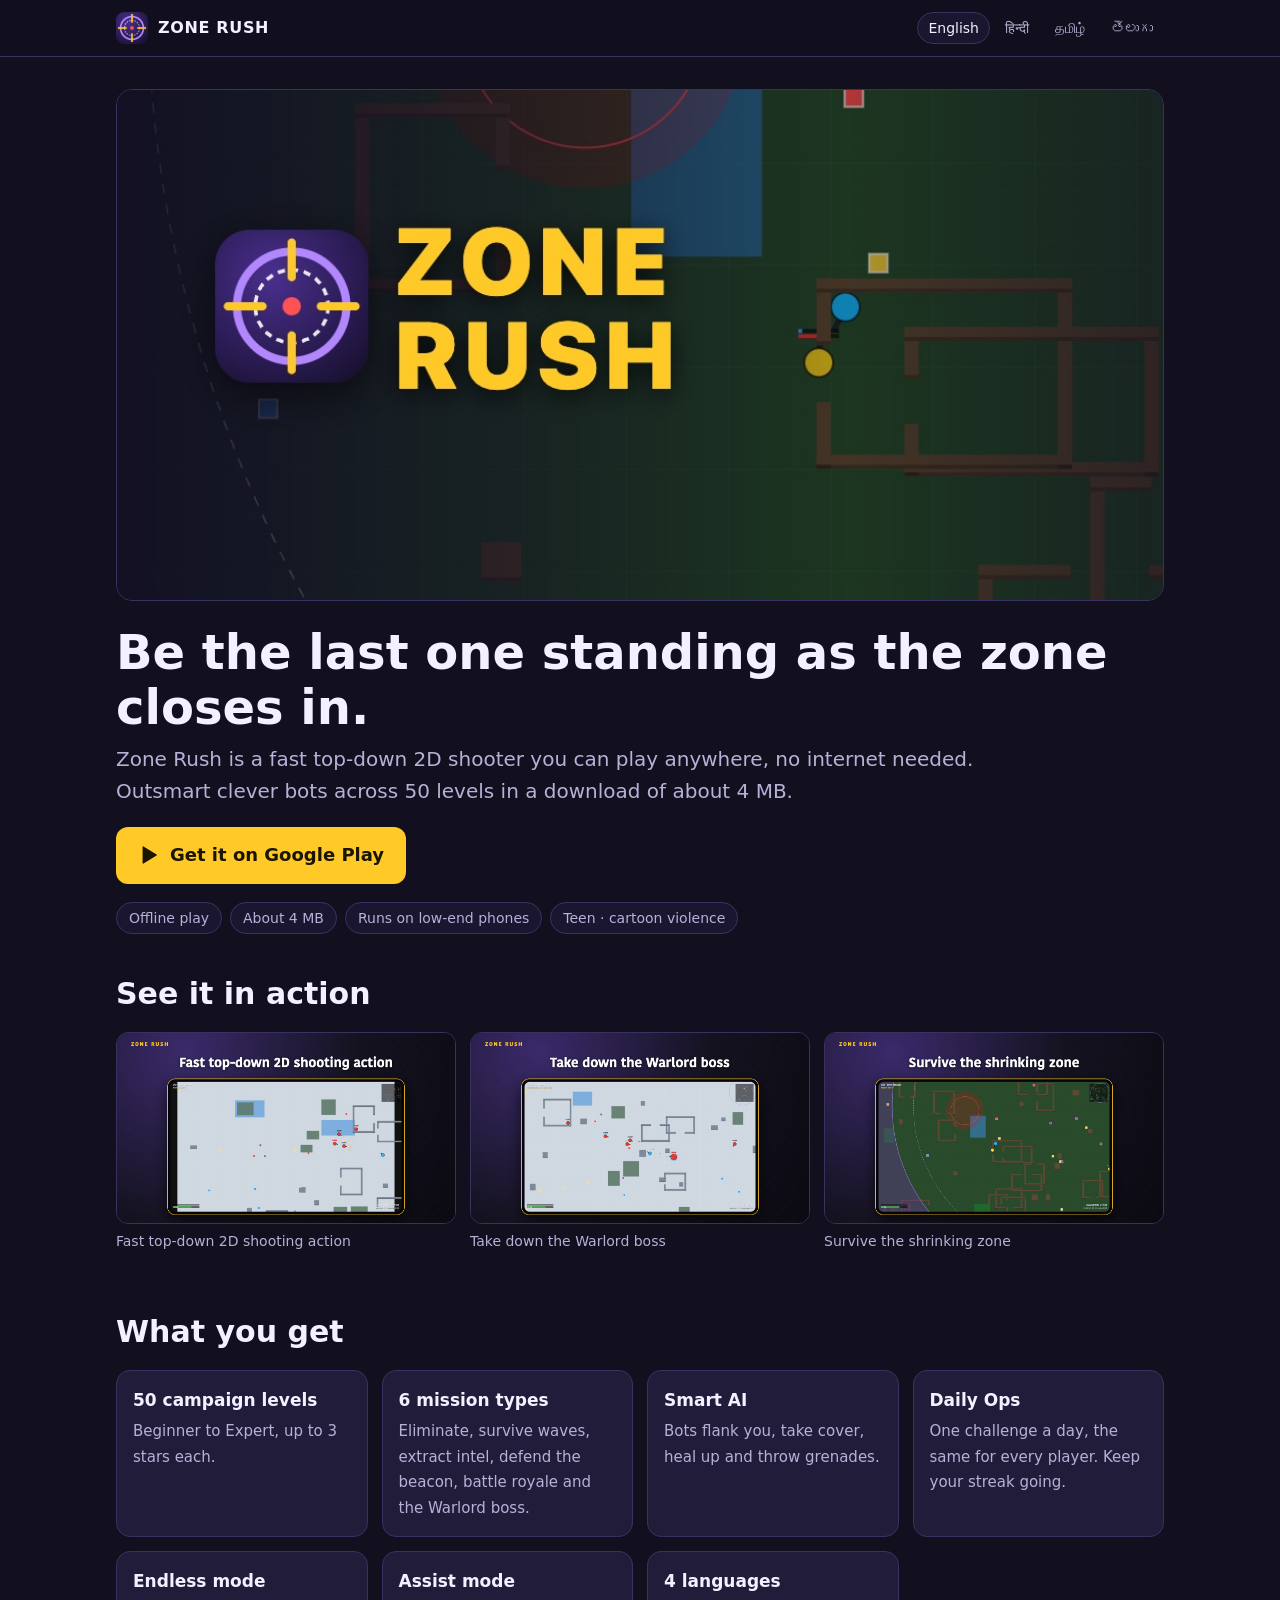
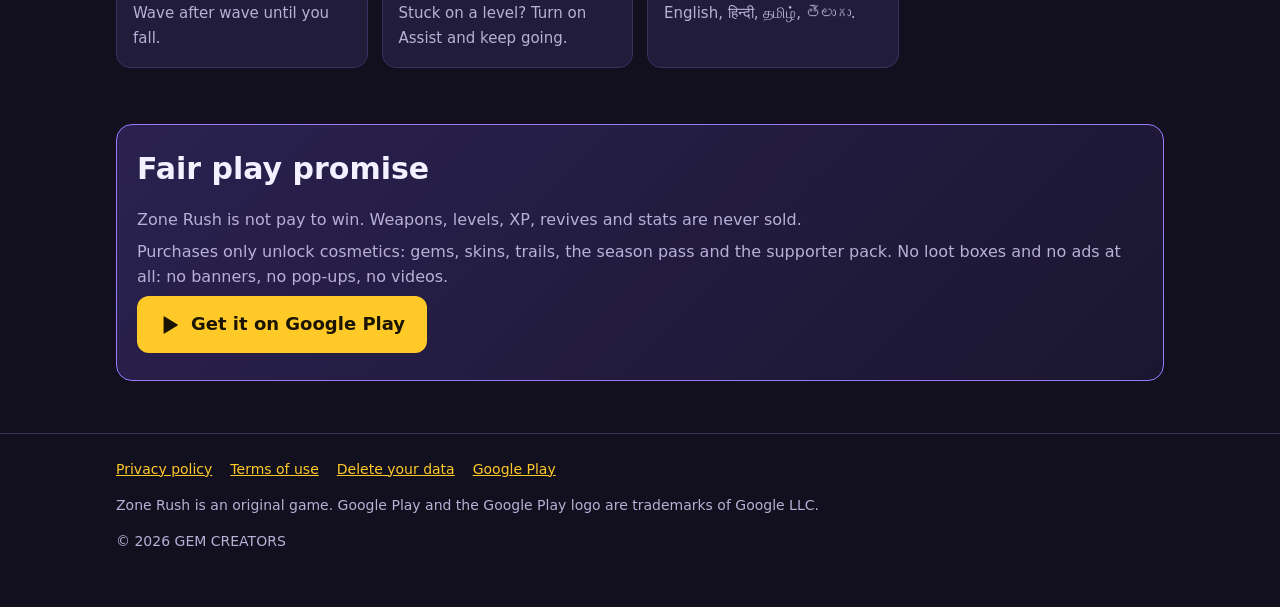
==== index.html @ 196d4099 "Zone Rush website: home, privacy policy, terms, data deletion Co-Authored-By: Claude Opus 5.5 <norep" ====
<!doctype html>
<html lang="en"><head><meta charset="utf-8"><meta name="viewport" content="width=device-width,initial-scale=1">
<title>Zone Rush – Offline 2D Battle Royale Shooter</title><meta name="description" content="Offline top-down 2D shooter for Android. 50 levels, smart bots, Daily Ops, about 4 MB, no pay-to-win."><meta name="theme-color" content="#120f1f">
<meta property="og:type" content="website"><meta property="og:site_name" content="Zone Rush">
<meta property="og:title" content="Zone Rush – Offline 2D Battle Royale Shooter"><meta property="og:description" content="Offline top-down 2D shooter for Android. 50 levels, smart bots, Daily Ops, about 4 MB, no pay-to-win.">
<meta property="og:url" content="https://stalinpusparaj.github.io/zonerush/"><meta property="og:image" content="https://stalinpusparaj.github.io/zonerush/assets/og.png">
<meta property="og:image:width" content="1200"><meta property="og:image:height" content="630"><meta property="og:image:alt" content="Zone Rush: top-down 2D shooter logo over a game map">
<meta name="twitter:card" content="summary_large_image"><meta name="twitter:title" content="Zone Rush – Offline 2D Battle Royale Shooter"><meta name="twitter:description" content="Offline top-down 2D shooter for Android. 50 levels, smart bots, Daily Ops, about 4 MB, no pay-to-win."><meta name="twitter:image" content="https://stalinpusparaj.github.io/zonerush/assets/og.png">
<link rel="canonical" href="https://stalinpusparaj.github.io/zonerush/"><link rel="alternate" hreflang="en" href="https://stalinpusparaj.github.io/zonerush/"><link rel="alternate" hreflang="hi" href="https://stalinpusparaj.github.io/zonerush/hi.html"><link rel="alternate" hreflang="ta" href="https://stalinpusparaj.github.io/zonerush/ta.html"><link rel="alternate" hreflang="te" href="https://stalinpusparaj.github.io/zonerush/te.html">
<link rel="icon" type="image/png" sizes="32x32" href="assets/favicon-32.png"><link rel="icon" type="image/png" sizes="192x192" href="assets/icon-192.png"><link rel="apple-touch-icon" href="assets/apple-touch-icon.png">
<link rel="stylesheet" href="assets/site.css"></head><body>
<header class="top"><div class="wrap"><a class="brand" href="index.html"><img src="assets/icon-192.png" alt="" width="32" height="32">ZONE RUSH</a><nav class="langs" aria-label="Language"><a href="index.html" hreflang="en" lang="en" aria-current="page">English</a><a href="hi.html" hreflang="hi" lang="hi">हिन्दी</a><a href="ta.html" hreflang="ta" lang="ta">தமிழ்</a><a href="te.html" hreflang="te" lang="te">తెలుగు</a></nav></div></header>
<main class="wrap">
<section class="hero"><img class="fg" src="assets/feature-graphic.jpg" width="1024" height="500" alt="Zone Rush">
<h1>Be the last one standing as the zone closes in.</h1><p class="lead">Zone Rush is a fast top-down 2D shooter you can play anywhere, no internet needed. Outsmart clever bots across 50 levels in a download of about 4 MB.</p>
<a class="cta" href="https://play.google.com/store/apps/details?id=com.gemmyapps.zonerush" rel="noopener"><svg viewBox="0 0 24 24" aria-hidden="true"><path fill="currentColor" d="M5 3.2v17.6c0 .5.6.8 1 .5l14.3-8.8c.4-.3.4-.8 0-1.1L6 2.7c-.4-.3-1 0-1 .5z"/></svg>Get it on Google Play</a>
<ul class="chips"><li>Offline play</li><li>About 4 MB</li><li>Runs on low-end phones</li><li>Teen · cartoon violence</li></ul></section>
<section><h2>See it in action</h2><div class="shots"><figure><img src="assets/shot-1.jpg" width="1280" height="720" loading="lazy" alt="Fast top-down 2D shooting action"><figcaption>Fast top-down 2D shooting action</figcaption></figure><figure><img src="assets/shot-2.jpg" width="1280" height="720" loading="lazy" alt="Take down the Warlord boss"><figcaption>Take down the Warlord boss</figcaption></figure><figure><img src="assets/shot-3.jpg" width="1280" height="720" loading="lazy" alt="Survive the shrinking zone"><figcaption>Survive the shrinking zone</figcaption></figure></div></section>
<section><h2>What you get</h2><ul class="feats"><li><b>50 campaign levels</b><span>Beginner to Expert, up to 3 stars each.</span></li><li><b>6 mission types</b><span>Eliminate, survive waves, extract intel, defend the beacon, battle royale and the Warlord boss.</span></li><li><b>Smart AI</b><span>Bots flank you, take cover, heal up and throw grenades.</span></li><li><b>Daily Ops</b><span>One challenge a day, the same for every player. Keep your streak going.</span></li><li><b>Endless mode</b><span>Wave after wave until you fall.</span></li><li><b>Assist mode</b><span>Stuck on a level? Turn on Assist and keep going.</span></li><li><b>4 languages</b><span>English, हिन्दी, தமிழ், తెలుగు.</span></li></ul></section>
<section><div class="promise"><h2>Fair play promise</h2><p>Zone Rush is not pay to win. Weapons, levels, XP, revives and stats are never sold.</p><p>Purchases only unlock cosmetics: gems, skins, trails, the season pass and the supporter pack. No loot boxes and no ads at all: no banners, no pop-ups, no videos.</p><p><a class="cta" href="https://play.google.com/store/apps/details?id=com.gemmyapps.zonerush" rel="noopener"><svg viewBox="0 0 24 24" aria-hidden="true"><path fill="currentColor" d="M5 3.2v17.6c0 .5.6.8 1 .5l14.3-8.8c.4-.3.4-.8 0-1.1L6 2.7c-.4-.3-1 0-1 .5z"/></svg>Get it on Google Play</a></p></div></section>
</main>
<footer><div class="wrap"><nav><a href="privacy.html">Privacy policy</a><a href="terms.html">Terms of use</a><a href="delete-data.html">Delete your data</a><a href="https://play.google.com/store/apps/details?id=com.gemmyapps.zonerush">Google Play</a></nav><p>Zone Rush is an original game. Google Play and the Google Play logo are trademarks of Google LLC.</p><p>© 2026 GEM CREATORS</p></div></footer>
</body></html>
---- assets/site.css ----
:root{--bg:#120f1f;--bg2:#1b1630;--card:#221c3b;--line:#3a3160;--ink:#f3f0ff;--mute:#b8b0d6;--acc:#ffca28;--acc-ink:#1a1400;--vio:#9a7bff;--warn-bg:#3b2a00;--warn:#ffd666;color-scheme:dark}
*{box-sizing:border-box}
html{-webkit-text-size-adjust:100%}
body{margin:0;background:var(--bg);color:var(--ink);font:16px/1.6 system-ui,-apple-system,"Segoe UI",Roboto,"Noto Sans","Noto Sans Devanagari","Noto Sans Tamil","Noto Sans Telugu",sans-serif}
a{color:var(--acc)}
img{max-width:100%;height:auto;display:block}
.wrap{max-width:1080px;margin:0 auto;padding:0 16px}
header.top{border-bottom:1px solid var(--line);background:rgba(18,15,31,.92);position:sticky;top:0;z-index:5;backdrop-filter:blur(6px)}
header.top .wrap{display:flex;align-items:center;gap:12px;min-height:56px;flex-wrap:wrap}
.brand{display:flex;align-items:center;gap:10px;color:var(--ink);text-decoration:none;font-weight:800;letter-spacing:.04em}
.brand img{width:32px;height:32px;border-radius:8px}
.langs{margin-left:auto;display:flex;gap:4px;flex-wrap:wrap}
.langs a{color:var(--mute);text-decoration:none;padding:4px 10px;border-radius:999px;border:1px solid transparent;font-size:14px}
.langs a[aria-current]{color:var(--ink);border-color:var(--line);background:var(--bg2)}
.hero{padding:32px 0 8px}
.hero .fg{border-radius:16px;border:1px solid var(--line);width:100%;aspect-ratio:1024/500;object-fit:cover}
.hero h1{font-size:clamp(28px,6vw,48px);line-height:1.15;margin:24px 0 8px}
.hero p.lead{font-size:clamp(17px,2.4vw,20px);color:var(--mute);margin:0 0 20px;max-width:46em}
.cta{display:inline-flex;align-items:center;gap:10px;background:var(--acc);color:var(--acc-ink);font-weight:800;text-decoration:none;padding:14px 22px;border-radius:12px;font-size:18px;min-height:48px}
.cta:hover,.cta:focus-visible{filter:brightness(1.08)}
.cta svg{width:22px;height:22px}
.chips{display:flex;flex-wrap:wrap;gap:8px;margin:18px 0 0;padding:0;list-style:none}
.chips li{background:var(--bg2);border:1px solid var(--line);padding:4px 12px;border-radius:999px;font-size:14px;color:var(--mute)}
section{padding:28px 0}
h2{font-size:clamp(22px,3.5vw,30px);margin:0 0 14px}
.shots{display:grid;grid-template-columns:repeat(3,1fr);gap:14px}
.shots figure{margin:0}
.shots img{border-radius:12px;border:1px solid var(--line);aspect-ratio:16/9;object-fit:cover;width:100%}
.shots figcaption{color:var(--mute);font-size:14px;margin-top:6px}
.feats{display:grid;grid-template-columns:repeat(auto-fit,minmax(240px,1fr));gap:14px;list-style:none;padding:0;margin:0}
.feats li{background:var(--card);border:1px solid var(--line);border-radius:14px;padding:16px}
.feats b{display:block;font-size:17px;margin-bottom:4px}
.feats span{color:var(--mute);font-size:15px}
.promise{background:linear-gradient(135deg,#2a2150,#1b1630);border:1px solid var(--vio);border-radius:16px;padding:20px}
.promise p{margin:.4em 0;color:var(--mute)}
footer{border-top:1px solid var(--line);margin-top:24px;padding:24px 0 40px;color:var(--mute);font-size:14px}
footer nav{display:flex;flex-wrap:wrap;gap:6px 18px;margin-bottom:10px}
.doc{max-width:780px}
.doc h1{font-size:clamp(26px,5vw,38px);line-height:1.2;margin:28px 0 6px}
.doc h2{font-size:22px;margin:28px 0 8px}
.doc h3{font-size:18px;margin:20px 0 6px}
.meta{color:var(--mute);font-size:15px}
.draft{background:var(--warn-bg);color:var(--warn);border:1px solid #6b5200;border-radius:12px;padding:12px 16px;margin:20px 0 0;font-size:15px}
.ph{background:#4a1d1d;color:#ffb4b4;padding:0 6px;border-radius:4px;font-family:ui-monospace,Menlo,monospace;font-size:.9em;white-space:nowrap}
.tbl{overflow-x:auto;-webkit-overflow-scrolling:touch;margin:12px 0;border:1px solid var(--line);border-radius:12px}
table{border-collapse:collapse;width:100%;min-width:560px;font-size:15px}
th,td{text-align:left;vertical-align:top;padding:10px 12px;border-bottom:1px solid var(--line)}
th{background:var(--bg2)}
tr:last-child td{border-bottom:0}
.steps{counter-reset:s;list-style:none;padding:0}
.steps li{counter-increment:s;position:relative;padding:0 0 12px 40px}
.steps li::before{content:counter(s);position:absolute;left:0;top:0;width:28px;height:28px;border-radius:50%;background:var(--acc);color:var(--acc-ink);font-weight:800;display:grid;place-items:center;font-size:14px}
.box{background:var(--card);border:1px solid var(--line);border-radius:14px;padding:16px 18px;margin:14px 0}
@media (max-width:720px){.shots{grid-template-columns:1fr}.hero{padding-top:20px}}
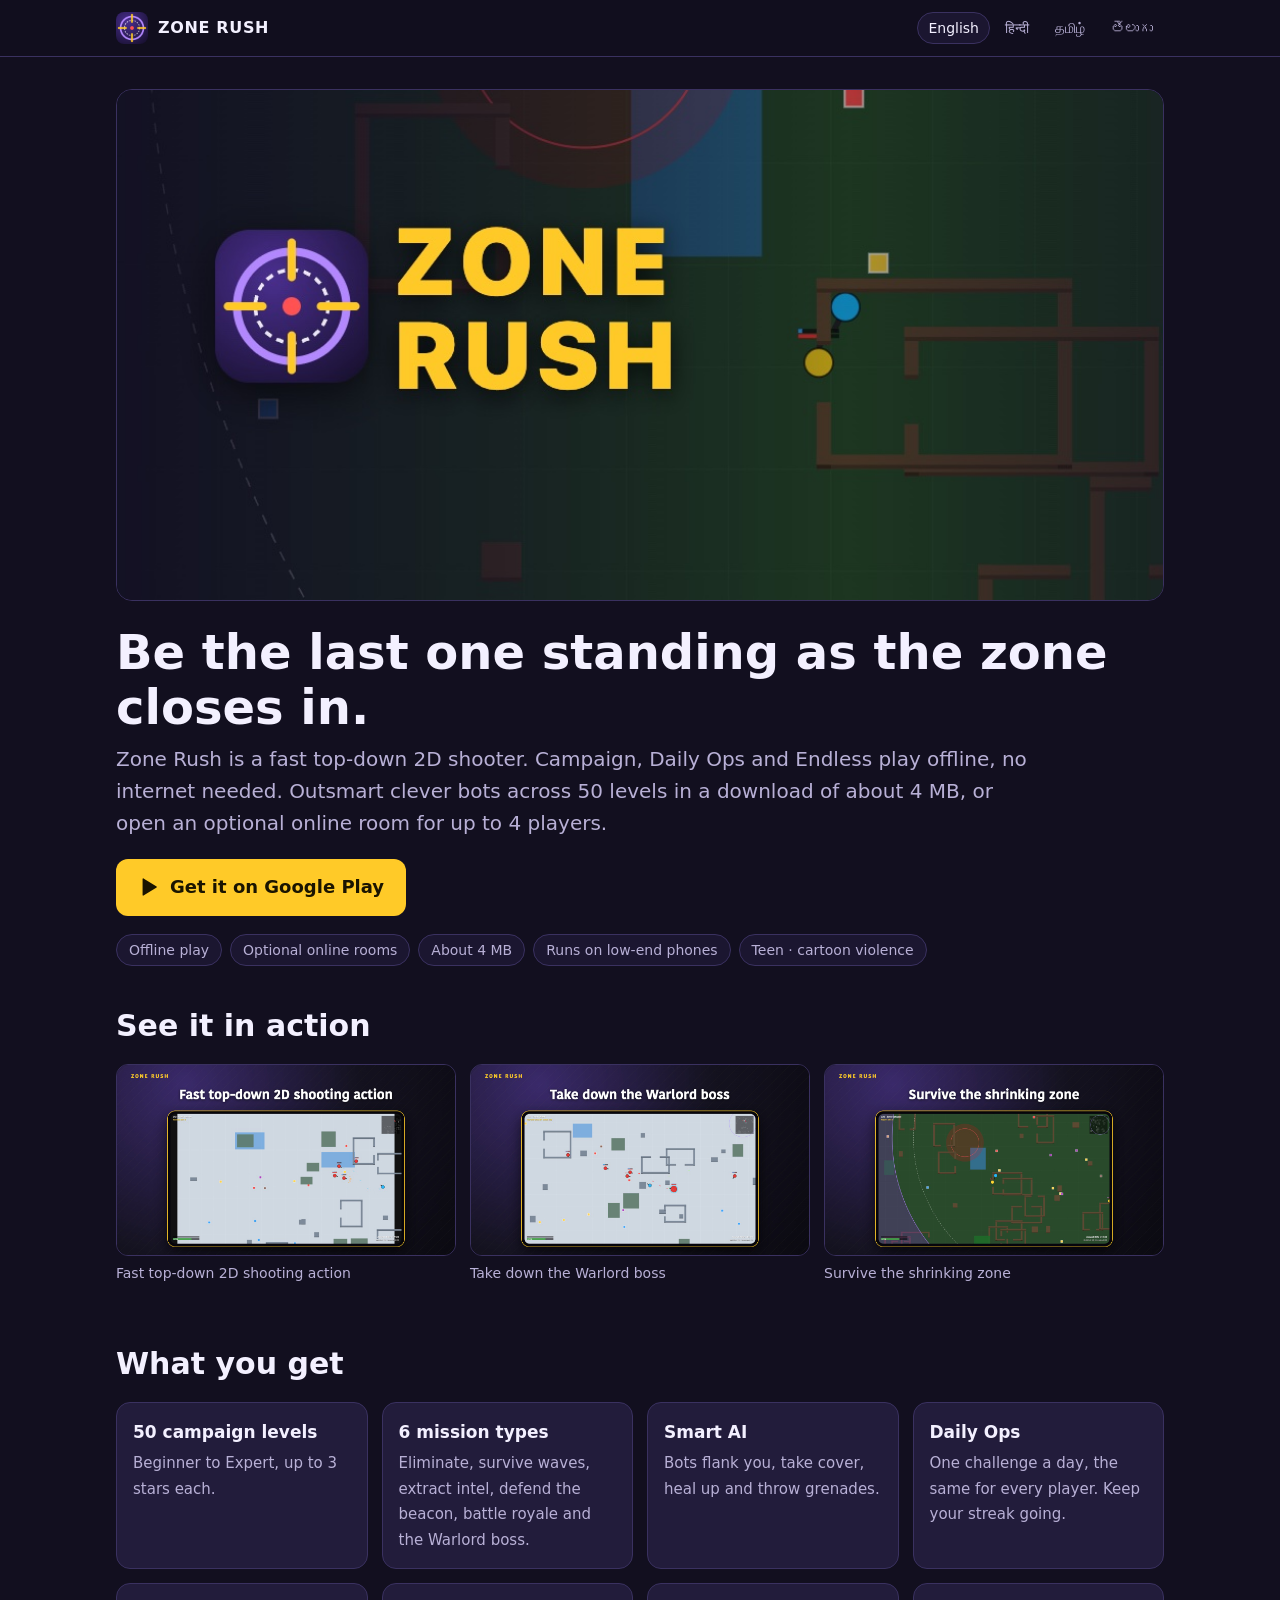
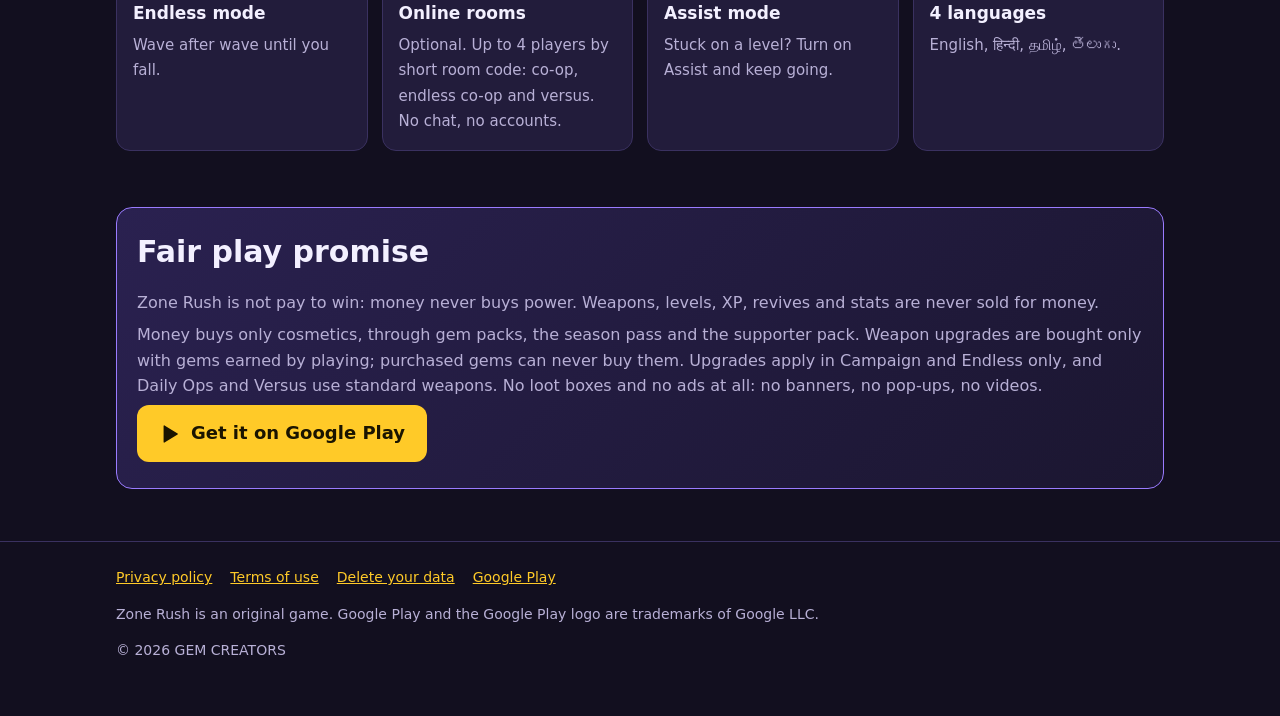
==== commit 8ce0f9e3: "Update site for Zone Rush 1.3.0: online rooms, earned-gem upgrades, policy changes Co-Authored-By: C" ====
--- a/index.html
+++ b/index.html
@@ -1,23 +1,23 @@
 <!doctype html>
 <html lang="en"><head><meta charset="utf-8"><meta name="viewport" content="width=device-width,initial-scale=1">
-<title>Zone Rush – Offline 2D Battle Royale Shooter</title><meta name="description" content="Offline top-down 2D shooter for Android. 50 levels, smart bots, Daily Ops, about 4 MB, no pay-to-win."><meta name="theme-color" content="#120f1f">
+<title>Zone Rush – 2D Battle Royale Shooter, Offline and Online</title><meta name="description" content="Top-down 2D shooter for Android. 50 levels, smart bots and Daily Ops offline, plus optional online rooms for up to 4 players. About 4 MB, no pay-to-win."><meta name="theme-color" content="#120f1f">
 <meta property="og:type" content="website"><meta property="og:site_name" content="Zone Rush">
-<meta property="og:title" content="Zone Rush – Offline 2D Battle Royale Shooter"><meta property="og:description" content="Offline top-down 2D shooter for Android. 50 levels, smart bots, Daily Ops, about 4 MB, no pay-to-win.">
+<meta property="og:title" content="Zone Rush – 2D Battle Royale Shooter, Offline and Online"><meta property="og:description" content="Top-down 2D shooter for Android. 50 levels, smart bots and Daily Ops offline, plus optional online rooms for up to 4 players. About 4 MB, no pay-to-win.">
 <meta property="og:url" content="https://stalinpusparaj.github.io/zonerush/"><meta property="og:image" content="https://stalinpusparaj.github.io/zonerush/assets/og.png">
 <meta property="og:image:width" content="1200"><meta property="og:image:height" content="630"><meta property="og:image:alt" content="Zone Rush: top-down 2D shooter logo over a game map">
-<meta name="twitter:card" content="summary_large_image"><meta name="twitter:title" content="Zone Rush – Offline 2D Battle Royale Shooter"><meta name="twitter:description" content="Offline top-down 2D shooter for Android. 50 levels, smart bots, Daily Ops, about 4 MB, no pay-to-win."><meta name="twitter:image" content="https://stalinpusparaj.github.io/zonerush/assets/og.png">
+<meta name="twitter:card" content="summary_large_image"><meta name="twitter:title" content="Zone Rush – 2D Battle Royale Shooter, Offline and Online"><meta name="twitter:description" content="Top-down 2D shooter for Android. 50 levels, smart bots and Daily Ops offline, plus optional online rooms for up to 4 players. About 4 MB, no pay-to-win."><meta name="twitter:image" content="https://stalinpusparaj.github.io/zonerush/assets/og.png">
 <link rel="canonical" href="https://stalinpusparaj.github.io/zonerush/"><link rel="alternate" hreflang="en" href="https://stalinpusparaj.github.io/zonerush/"><link rel="alternate" hreflang="hi" href="https://stalinpusparaj.github.io/zonerush/hi.html"><link rel="alternate" hreflang="ta" href="https://stalinpusparaj.github.io/zonerush/ta.html"><link rel="alternate" hreflang="te" href="https://stalinpusparaj.github.io/zonerush/te.html">
 <link rel="icon" type="image/png" sizes="32x32" href="assets/favicon-32.png"><link rel="icon" type="image/png" sizes="192x192" href="assets/icon-192.png"><link rel="apple-touch-icon" href="assets/apple-touch-icon.png">
 <link rel="stylesheet" href="assets/site.css"></head><body>
 <header class="top"><div class="wrap"><a class="brand" href="index.html"><img src="assets/icon-192.png" alt="" width="32" height="32">ZONE RUSH</a><nav class="langs" aria-label="Language"><a href="index.html" hreflang="en" lang="en" aria-current="page">English</a><a href="hi.html" hreflang="hi" lang="hi">हिन्दी</a><a href="ta.html" hreflang="ta" lang="ta">தமிழ்</a><a href="te.html" hreflang="te" lang="te">తెలుగు</a></nav></div></header>
 <main class="wrap">
 <section class="hero"><img class="fg" src="assets/feature-graphic.jpg" width="1024" height="500" alt="Zone Rush">
-<h1>Be the last one standing as the zone closes in.</h1><p class="lead">Zone Rush is a fast top-down 2D shooter you can play anywhere, no internet needed. Outsmart clever bots across 50 levels in a download of about 4 MB.</p>
+<h1>Be the last one standing as the zone closes in.</h1><p class="lead">Zone Rush is a fast top-down 2D shooter. Campaign, Daily Ops and Endless play offline, no internet needed. Outsmart clever bots across 50 levels in a download of about 4 MB, or open an optional online room for up to 4 players.</p>
 <a class="cta" href="https://play.google.com/store/apps/details?id=com.gemmyapps.zonerush" rel="noopener"><svg viewBox="0 0 24 24" aria-hidden="true"><path fill="currentColor" d="M5 3.2v17.6c0 .5.6.8 1 .5l14.3-8.8c.4-.3.4-.8 0-1.1L6 2.7c-.4-.3-1 0-1 .5z"/></svg>Get it on Google Play</a>
-<ul class="chips"><li>Offline play</li><li>About 4 MB</li><li>Runs on low-end phones</li><li>Teen · cartoon violence</li></ul></section>
+<ul class="chips"><li>Offline play</li><li>Optional online rooms</li><li>About 4 MB</li><li>Runs on low-end phones</li><li>Teen · cartoon violence</li></ul></section>
 <section><h2>See it in action</h2><div class="shots"><figure><img src="assets/shot-1.jpg" width="1280" height="720" loading="lazy" alt="Fast top-down 2D shooting action"><figcaption>Fast top-down 2D shooting action</figcaption></figure><figure><img src="assets/shot-2.jpg" width="1280" height="720" loading="lazy" alt="Take down the Warlord boss"><figcaption>Take down the Warlord boss</figcaption></figure><figure><img src="assets/shot-3.jpg" width="1280" height="720" loading="lazy" alt="Survive the shrinking zone"><figcaption>Survive the shrinking zone</figcaption></figure></div></section>
-<section><h2>What you get</h2><ul class="feats"><li><b>50 campaign levels</b><span>Beginner to Expert, up to 3 stars each.</span></li><li><b>6 mission types</b><span>Eliminate, survive waves, extract intel, defend the beacon, battle royale and the Warlord boss.</span></li><li><b>Smart AI</b><span>Bots flank you, take cover, heal up and throw grenades.</span></li><li><b>Daily Ops</b><span>One challenge a day, the same for every player. Keep your streak going.</span></li><li><b>Endless mode</b><span>Wave after wave until you fall.</span></li><li><b>Assist mode</b><span>Stuck on a level? Turn on Assist and keep going.</span></li><li><b>4 languages</b><span>English, हिन्दी, தமிழ், తెలుగు.</span></li></ul></section>
-<section><div class="promise"><h2>Fair play promise</h2><p>Zone Rush is not pay to win. Weapons, levels, XP, revives and stats are never sold.</p><p>Purchases only unlock cosmetics: gems, skins, trails, the season pass and the supporter pack. No loot boxes and no ads at all: no banners, no pop-ups, no videos.</p><p><a class="cta" href="https://play.google.com/store/apps/details?id=com.gemmyapps.zonerush" rel="noopener"><svg viewBox="0 0 24 24" aria-hidden="true"><path fill="currentColor" d="M5 3.2v17.6c0 .5.6.8 1 .5l14.3-8.8c.4-.3.4-.8 0-1.1L6 2.7c-.4-.3-1 0-1 .5z"/></svg>Get it on Google Play</a></p></div></section>
+<section><h2>What you get</h2><ul class="feats"><li><b>50 campaign levels</b><span>Beginner to Expert, up to 3 stars each.</span></li><li><b>6 mission types</b><span>Eliminate, survive waves, extract intel, defend the beacon, battle royale and the Warlord boss.</span></li><li><b>Smart AI</b><span>Bots flank you, take cover, heal up and throw grenades.</span></li><li><b>Daily Ops</b><span>One challenge a day, the same for every player. Keep your streak going.</span></li><li><b>Endless mode</b><span>Wave after wave until you fall.</span></li><li><b>Online rooms</b><span>Optional. Up to 4 players by short room code: co-op, endless co-op and versus. No chat, no accounts.</span></li><li><b>Assist mode</b><span>Stuck on a level? Turn on Assist and keep going.</span></li><li><b>4 languages</b><span>English, हिन्दी, தமிழ், తెలుగు.</span></li></ul></section>
+<section><div class="promise"><h2>Fair play promise</h2><p>Zone Rush is not pay to win: money never buys power. Weapons, levels, XP, revives and stats are never sold for money.</p><p>Money buys only cosmetics, through gem packs, the season pass and the supporter pack. Weapon upgrades are bought only with gems earned by playing; purchased gems can never buy them. Upgrades apply in Campaign and Endless only, and Daily Ops and Versus use standard weapons. No loot boxes and no ads at all: no banners, no pop-ups, no videos.</p><p><a class="cta" href="https://play.google.com/store/apps/details?id=com.gemmyapps.zonerush" rel="noopener"><svg viewBox="0 0 24 24" aria-hidden="true"><path fill="currentColor" d="M5 3.2v17.6c0 .5.6.8 1 .5l14.3-8.8c.4-.3.4-.8 0-1.1L6 2.7c-.4-.3-1 0-1 .5z"/></svg>Get it on Google Play</a></p></div></section>
 </main>
 <footer><div class="wrap"><nav><a href="privacy.html">Privacy policy</a><a href="terms.html">Terms of use</a><a href="delete-data.html">Delete your data</a><a href="https://play.google.com/store/apps/details?id=com.gemmyapps.zonerush">Google Play</a></nav><p>Zone Rush is an original game. Google Play and the Google Play logo are trademarks of Google LLC.</p><p>© 2026 GEM CREATORS</p></div></footer>
 </body></html>
